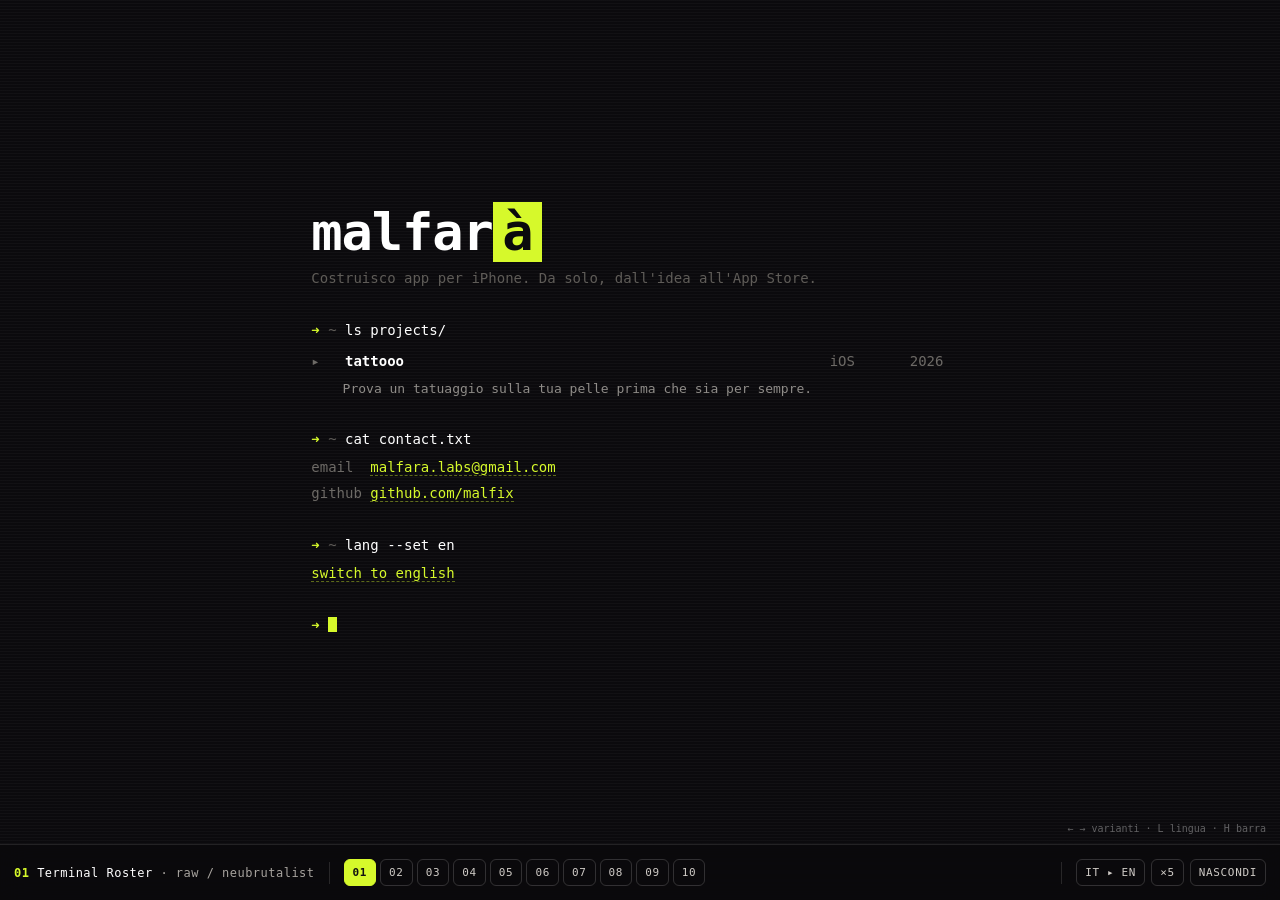
==== mockups.html @ b261c51e "feat: ten homepage design directions in a single switchable mockup page The root page is currently 2" ====
<!doctype html>
<html lang="it">
<head>
<meta charset="utf-8">
<meta name="viewport" content="width=device-width,initial-scale=1">
<meta name="robots" content="noindex">
<title>malfix.github.io — 10 direzioni per la homepage</title>
<style>
  /* ---------- tokens: lifted from the Tattooo app icon + App Store screenshots ---------- */
  :root {
    --ink:#0e0d10;
    --ink-2:#17151b;
    --lime:#d6f92b;
    --lime-2:#d3ee51;
    --magenta:#ff2e77;
    --magenta-2:#bf3170;
    --paper:#f4f1ea;
    --smoke:#a8a49f;
    --f-display:-apple-system,BlinkMacSystemFont,"Segoe UI","Helvetica Neue",Arial,sans-serif;
    --f-mono:ui-monospace,SFMono-Regular,"SF Mono",Menlo,Consolas,monospace;
    --f-serif:"Iowan Old Style","Palatino Linotype",Palatino,Georgia,serif;
    --chrome-h:56px;
    color-scheme:dark;
  }
  * { box-sizing:border-box; }
  html,body { height:100%; }
  body { margin:0; background:var(--ink); color:#fff; font-family:var(--f-display);
         -webkit-font-smoothing:antialiased; overflow:hidden; }

  /* ---------- stage ---------- */
  #stage { position:fixed; inset:0 0 var(--chrome-h) 0; overflow:auto; }
  body.no-chrome #stage { inset:0; }

  /* ---------- chrome ---------- */
  #chrome { position:fixed; left:0; right:0; bottom:0; height:var(--chrome-h); z-index:9999;
            display:flex; align-items:center; gap:14px; padding:0 14px;
            background:rgba(10,9,12,.82); backdrop-filter:blur(14px) saturate(1.4);
            border-top:1px solid rgba(255,255,255,.10); font-family:var(--f-mono); font-size:11px; }
  body.no-chrome #chrome { transform:translateY(100%); }
  #chrome .grp { display:flex; align-items:center; gap:6px; }
  #chrome .sep { width:1px; height:22px; background:rgba(255,255,255,.12); }
  #chrome button { font:inherit; color:#cfcbc6; background:transparent; cursor:pointer;
                   border:1px solid rgba(255,255,255,.16); border-radius:6px; padding:6px 8px;
                   letter-spacing:.06em; text-transform:uppercase; white-space:nowrap; }
  #chrome button:hover { color:#fff; border-color:rgba(255,255,255,.38); }
  #chrome button[aria-pressed="true"], #chrome .chip.on { background:var(--lime); color:#111;
                   border-color:var(--lime); font-weight:700; }
  #chips { display:flex; gap:4px; overflow-x:auto; flex:1; scrollbar-width:none; }
  #chips::-webkit-scrollbar { display:none; }
  .chip { min-width:26px; }
  #vname { color:#fff; font-size:12px; letter-spacing:.04em; white-space:nowrap; }
  #vname b { color:var(--lime); }
  #vfam { color:var(--smoke); }
  @media (max-width:900px){ #vname .fam { display:none; } }

  /* keyboard hint */
  #hint { position:fixed; right:14px; bottom:calc(var(--chrome-h) + 10px); z-index:9998;
          font-family:var(--f-mono); font-size:10px; color:rgba(255,255,255,.35);
          pointer-events:none; transition:opacity .4s; }
  body.no-chrome #hint { opacity:0; }
</style>
<style id="vcss"></style>
</head>
<body>

<div id="stage" aria-live="polite"></div>

<div id="chrome">
  <span id="vname"></span>
  <div class="sep"></div>
  <div id="chips"></div>
  <div class="sep"></div>
  <div class="grp">
    <button id="btn-lang" title="Lingua del sito">IT / EN</button>
    <button id="btn-many" aria-pressed="false" title="Simula 5 progetti per verificare che il layout scali">×5</button>
    <button id="btn-hide" title="Nascondi questa barra (H)">Nascondi</button>
  </div>
</div>

<div id="hint">← → varianti · L lingua · H barra</div>

<script>
/* =====================================================================
   CONTENT — every variant reads from here, so choosing one costs nothing.
   ===================================================================== */

const COPY = {
  name: "Emanuele Malfarà",
  handle: "malfix",
  role: {
    it: "Costruisco app per iPhone. Da solo, dall'idea all'App Store.",
    en: "I build iPhone apps. Solo, from idea to the App Store."
  },
  roleShort: { it: "Sviluppatore iOS indipendente", en: "Independent iOS developer" },
  projects: { it: "Progetti", en: "Projects" },
  project:  { it: "Progetto",  en: "Project" },
  contact:  { it: "Contatti",  en: "Contact" },
  open:     { it: "Apri",      en: "Open" },
  store:    { it: "App Store", en: "App Store" },
  privacy:  { it: "Privacy",   en: "Privacy" },
  support:  { it: "Supporto",  en: "Support" },
  year:     { it: "Anno",      en: "Year" },
  status:   { it: "Stato",     en: "Status" },
  platform: { it: "Piattaforma", en: "Platform" },
  soon:     { it: "In lavorazione", en: "In progress" },
  live:     { it: "Disponibile", en: "Live" },
  drag:     { it: "Trascina", en: "Drag" },
  move:     { it: "Muovi il mouse", en: "Move your mouse" },
  scroll:   { it: "Scorri", en: "Scroll" }
};

const LINKS = {
  email:  "mailto:malfara.labs@gmail.com",
  emailL: "malfara.labs@gmail.com",
  github: "https://github.com/malfix",
  githubL:"github.com/malfix"
};

const TATTOOO = {
  id: "tattooo",
  name: "Tattooo",
  year: "2026",
  platform: "iOS",
  live: true,
  kind: { it: "Foto e video", en: "Photo & Video" },
  tagline: {
    it: "Prova un tatuaggio sulla tua pelle prima che sia per sempre.",
    en: "Try a tattoo on your skin before it is permanent."
  },
  blurb: {
    it: "Il disegno segue la forma del corpo, non ci viene incollato sopra. Tutto resta sul telefono: niente account, niente cloud, niente tracciamento.",
    en: "The design follows the shape of your body instead of being pasted on top. Everything stays on the phone: no account, no cloud, no tracking."
  },
  shots: ["assets/tattooo/shot-1.jpg","assets/tattooo/shot-2.jpg","assets/tattooo/shot-3.jpg"],
  icon: "assets/tattooo/icon.svg",
  accent: "#d6f92b",
  href: "https://apps.apple.com/us/app/tattooo/id6795151590",
  links: [
    { label:{it:"App Store",en:"App Store"}, href:"https://apps.apple.com/us/app/tattooo/id6795151590" },
    { label:{it:"Privacy",en:"Privacy"},     href:"https://malfix.github.io/tattooo-legal/privacy.html" },
    { label:{it:"Supporto",en:"Support"},    href:"https://malfix.github.io/tattooo-legal/support.html" }
  ]
};

/* Placeholder projects, only shown with the ×5 toggle, to prove each layout
   scales from one project to many without being redesigned. They deliberately
   have no screenshots so the layouts have to cope with missing art. */
const FILLER = [
  { id:"p2", name:"Senza nome", year:"2026", platform:"iOS",   live:false, accent:"#ff2e77" },
  { id:"p3", name:"Bozza",      year:"2026", platform:"Web",   live:false, accent:"#59c2ff" },
  { id:"p4", name:"Esperimento",year:"2025", platform:"macOS", live:false, accent:"#ffb03a" },
  { id:"p5", name:"Archivio",   year:"2025", platform:"iOS",   live:false, accent:"#8c8c8c" }
].map(p => Object.assign(p, {
  kind:{it:"—",en:"—"},
  tagline:{it:"Slot di esempio: qui finirà il prossimo progetto.",
           en:"Example slot: the next project lands here."},
  blurb:{it:"Serve solo a mostrare come il layout regge quando i progetti diventano tanti.",
         en:"Only here to show how the layout holds up once there are many projects."},
  shots:[], icon:null, href:"#", links:[]
}));

/* =====================================================================
   FRAMEWORK
   ===================================================================== */

const state = { v:0, lang:"it", many:false, chrome:true };
const stage = document.getElementById("stage");
const vcss  = document.getElementById("vcss");
let teardown = null;

const t  = (x) => (x && typeof x === "object" && !Array.isArray(x)) ? (x[state.lang] ?? x.it) : x;
const projects = () => state.many ? [TATTOOO, ...FILLER] : [TATTOOO];
const statusOf = (p) => p.live ? t(COPY.live) : t(COPY.soon);

function el(tag, props, kids) {
  const n = document.createElement(tag);
  for (const k in (props||{})) {
    if (k === "class") n.className = props[k];
    else if (k === "html") n.innerHTML = props[k];
    else if (k === "text") n.textContent = props[k];
    else if (k === "style") n.setAttribute("style", props[k]);
    else if (k.startsWith("on")) n.addEventListener(k.slice(2), props[k]);
    else if (props[k] != null && props[k] !== false) n.setAttribute(k, props[k]);
  }
  for (const c of [].concat(kids||[])) if (c != null) n.append(c.nodeType ? c : String(c));
  return n;
}

/* A small on/off collection so every mount can clean up after itself. */
function bag() {
  const offs = [];
  return {
    on(target, ev, fn, opt) { target.addEventListener(ev, fn, opt); offs.push(() => target.removeEventListener(ev, fn, opt)); },
    raf(loop) { let id, alive = true;
      const step = (ts) => { if (!alive) return; loop(ts); id = requestAnimationFrame(step); };
      id = requestAnimationFrame(step);
      offs.push(() => { alive = false; cancelAnimationFrame(id); }); },
    timer(fn, ms) { const id = setInterval(fn, ms); offs.push(() => clearInterval(id)); return id; },
    add(fn) { offs.push(fn); },
    run() { offs.forEach(f => { try { f(); } catch (e) {} }); }
  };
}

/* =====================================================================
   VARIANT 01 — TERMINAL ROSTER      family: raw / neubrutalist
   The page is a prompt. Projects are the output of a command. Adding a
   project is adding a line: the layout cannot break as the list grows.
   ===================================================================== */
const V_TERMINAL = {
  id:"terminal", label:{it:"Terminal Roster",en:"Terminal Roster"}, fam:"raw",
  css:`
  .tm{min-height:100%;background:#0b0a0d;color:#d8d5d0;font-family:var(--f-mono);
      font-size:14px;line-height:1.85;padding:clamp(20px,5vw,64px);position:relative;overflow:hidden;
      display:flex;align-items:center}
  .tm::after{content:"";position:absolute;inset:0;pointer-events:none;
      background:repeating-linear-gradient(0deg,rgba(255,255,255,.028) 0 1px,transparent 1px 3px)}
  .tm-w{width:100%;max-width:78ch;margin:0 auto;position:relative;z-index:1}
  .tm-h{color:#5f5c58}
  .tm-p{color:var(--lime)}
  .tm-c{color:#fff}
  .tm-out{margin:2px 0 26px;white-space:pre-wrap}
  .tm-row{display:grid;grid-template-columns:2.5ch 1fr 8ch 7ch;gap:0 1.5ch;padding:3px 8px;
      margin:0 -8px;border-radius:3px;cursor:pointer;text-decoration:none;color:inherit;align-items:baseline}
  .tm-row:hover{background:var(--lime);color:#0b0a0d}
  .tm-row:hover .tm-dim{color:#0b0a0d}
  .tm-nm{color:#fff;font-weight:700}
  .tm-row:hover .tm-nm{color:#0b0a0d}
  .tm-dim{color:#6d6a66}
  .tm-tag{font-size:13px;color:#8f8c88;padding-left:4ch}
  .tm-row:hover + .tm-tag{color:var(--lime)}
  .tm-cur{display:inline-block;width:9px;height:1.05em;background:var(--lime);
      vertical-align:-2px;animation:tmblink 1.05s steps(1) infinite}
  @keyframes tmblink{50%{opacity:0}}
  .tm-a{color:var(--lime);text-decoration:none;border-bottom:1px dashed rgba(214,249,43,.4)}
  .tm-a:hover{background:var(--lime);color:#0b0a0d;border-color:transparent}
  .tm-hero{font-size:clamp(28px,6vw,52px);line-height:1.05;font-weight:700;color:#fff;
      letter-spacing:-.02em;margin:0 0 6px;font-family:var(--f-mono)}
  .tm-hero em{font-style:normal;background:var(--lime);color:#0b0a0d;padding:0 .18em}
  `,
  mount(root, b) {
    const w = el("div", { class:"tm-w" });
    root.append(el("div", { class:"tm" }, w));

    const line = (h, c) => el("div", null, [ el("span",{class:"tm-p",text:"➜ "}), el("span",{class:"tm-h",text:h}), el("span",{class:"tm-c",text:c}) ]);

    w.append(el("h1", { class:"tm-hero", html:`malfar<em>à</em>` }));
    w.append(el("div", { class:"tm-out tm-h", text:t(COPY.role) }));

    w.append(line("~ ", "ls projects/"));
    const out = el("div", { class:"tm-out" });
    w.append(out);
    for (const p of projects()) {
      out.append(el("a", { class:"tm-row", href:p.href, target:"_blank", rel:"noopener" }, [
        el("span",{class:"tm-dim",text:p.live ? "▸" : "·"}),
        el("span",{class:"tm-nm",text:p.name.toLowerCase()}),
        el("span",{class:"tm-dim",text:p.platform}),
        el("span",{class:"tm-dim",text:p.year})
      ]));
      out.append(el("div", { class:"tm-tag", text:t(p.tagline) }));
    }

    w.append(line("~ ", "cat contact.txt"));
    const c = el("div", { class:"tm-out" });
    c.append(el("div", null, [ el("span",{class:"tm-dim",text:"email  "}), el("a",{class:"tm-a",href:LINKS.email,text:LINKS.emailL}) ]));
    c.append(el("div", null, [ el("span",{class:"tm-dim",text:"github "}), el("a",{class:"tm-a",href:LINKS.github,target:"_blank",rel:"noopener",text:LINKS.githubL}) ]));
    w.append(c);

    w.append(line("~ ", `lang --set ${state.lang === "it" ? "en" : "it"}`));
    const sw = el("div", { class:"tm-out" }, [
      el("a", { class:"tm-a", href:"#", onclick:(e)=>{ e.preventDefault(); toggleLang(); },
                text: state.lang === "it" ? "switch to english" : "passa all'italiano" })
    ]);
    w.append(sw);

    w.append(el("div", null, [ el("span",{class:"tm-p",text:"➜ "}), el("span",{class:"tm-cur"}) ]));

    w.style.opacity = "0";
    requestAnimationFrame(() => { w.style.transition = "opacity .5s"; w.style.opacity = "1"; });
  }
};

/* =====================================================================
   VARIANT 02 — FLASH SHEET          family: raw / neubrutalist
   The page is a tattoo flash sheet, exactly like the app icon: crooked
   cards, thick black outline, lime fill, magenta offset. One flash per
   project — the sheet just gets fuller.
   ===================================================================== */
const V_FLASH = {
  id:"flash", label:{it:"Flash Sheet",en:"Flash Sheet"}, fam:"raw",
  css:`
  .fs{min-height:100%;background:#111014;overflow-x:clip;
      padding:clamp(20px,4vw,56px) clamp(16px,4vw,56px) 70px;
      background-image:radial-gradient(circle at 1px 1px,rgba(255,255,255,.05) 1px,transparent 0);
      background-size:22px 22px}
  .fs-w{max-width:1180px;margin:0 auto}
  .fs-top{display:flex;flex-wrap:wrap;align-items:flex-end;justify-content:space-between;gap:20px;margin-bottom:44px}
  .fs-name{font-size:clamp(38px,9vw,88px);font-weight:800;font-style:italic;letter-spacing:-.035em;
      line-height:.92;margin:0;color:#fff}
  .fs-name em{font-style:italic;background:var(--lime);color:#111014;padding:0 .1em;
      box-shadow:7px 7px 0 var(--magenta)}
  .fs-role{margin:24px 0 0;max-width:40ch;color:#b9b5b0;line-height:1.6;
      text-transform:uppercase;letter-spacing:.09em;font-weight:700;font-size:12px}
  .fs-lang{display:flex;gap:0}
  .fs-lang button{font-family:var(--f-mono);font-size:12px;font-weight:700;letter-spacing:.1em;
      padding:9px 14px;border:3px solid #000;background:#fff;color:#111;cursor:pointer;
      box-shadow:4px 4px 0 #000}
  .fs-lang button.on{background:var(--lime)}
  .fs-grid{display:grid;grid-template-columns:repeat(auto-fill,minmax(268px,1fr));gap:34px 30px}
  /* one project alone becomes a wide hero card instead of a lonely tile */
  .fs-grid[data-n="1"]{grid-template-columns:minmax(0,860px)}
  .fs-grid[data-n="1"] .fs-card{display:grid;grid-template-columns:minmax(0,300px) 1fr}
  .fs-grid[data-n="1"] .fs-art{aspect-ratio:auto;border-bottom:0;border-right:4px solid #000;
      height:100%;max-height:430px}
  .fs-grid[data-n="1"] .fs-art img{object-position:top center}
  .fs-grid[data-n="1"] .fs-meta{align-self:center;padding:clamp(18px,3vw,34px)}
  .fs-grid[data-n="1"] .fs-t{font-size:clamp(30px,5vw,46px)}
  .fs-grid[data-n="1"] .fs-d{font-size:16px;max-width:36ch;margin-top:10px}
  .fs-links{display:flex;flex-wrap:wrap;gap:10px;margin-top:20px}
  .fs-links a{font-family:var(--f-mono);font-size:12px;font-weight:700;letter-spacing:.08em;
      text-transform:uppercase;text-decoration:none;color:#111;border:3px solid #000;padding:9px 14px;
      background:#fff;box-shadow:4px 4px 0 #000;transition:.14s}
  .fs-links a:hover{background:#111;color:var(--lime);box-shadow:4px 4px 0 var(--magenta)}
  .fs-links a.pri{background:#111;color:var(--lime)}
  .fs-links a.pri:hover{background:#fff;color:#111}
  @media (max-width:640px){
    .fs-grid[data-n="1"] .fs-card{grid-template-columns:1fr}
    .fs-grid[data-n="1"] .fs-art{border-right:0;border-bottom:4px solid #000;aspect-ratio:1/1;min-height:0}
  }
  .fs-card{position:relative;display:block;text-decoration:none;color:#111;background:var(--lime);
      border:4px solid #000;box-shadow:12px 12px 0 var(--magenta);padding:0;
      transition:transform .22s cubic-bezier(.2,.9,.3,1.4),box-shadow .22s}
  .fs-card:nth-child(3n+1){transform:rotate(-2.1deg)}
  .fs-card:nth-child(3n+2){transform:rotate(1.4deg)}
  .fs-card:nth-child(3n+3){transform:rotate(-.8deg)}
  .fs-card:hover{transform:rotate(0) translate(-4px,-6px);box-shadow:18px 20px 0 var(--magenta);z-index:2}
  .fs-art{aspect-ratio:1/1;border-bottom:4px solid #000;overflow:hidden;position:relative;
      display:grid;place-items:center;background:#111014}
  .fs-art img{width:100%;height:100%;object-fit:cover;object-position:top center;display:block}
  .fs-art .ico{width:62%;height:62%}
  .fs-blank{width:100%;height:100%;display:grid;place-items:center;
      background:repeating-linear-gradient(45deg,#1a1820 0 12px,#131118 12px 24px)}
  .fs-blank span{font-family:var(--f-mono);font-size:11px;letter-spacing:.2em;color:#5d5a63}
  .fs-meta{padding:14px 16px 16px}
  .fs-t{font-size:23px;font-weight:800;font-style:italic;letter-spacing:-.02em;margin:0;text-transform:lowercase}
  .fs-d{margin:6px 0 0;font-size:13px;line-height:1.4;color:#1d2404;font-weight:600}
  .fs-badge{position:absolute;top:-14px;right:-10px;background:#000;color:var(--lime);
      font-family:var(--f-mono);font-size:10px;font-weight:700;letter-spacing:.14em;padding:5px 9px;
      border:3px solid var(--lime);transform:rotate(6deg)}
  .fs-foot{margin-top:56px;display:flex;flex-wrap:wrap;gap:12px}
  .fs-chip{font-family:var(--f-mono);font-size:12px;font-weight:700;letter-spacing:.08em;
      text-transform:uppercase;text-decoration:none;color:#fff;border:3px solid #fff;padding:9px 15px;
      transition:.15s}
  .fs-chip:hover{background:var(--lime);border-color:var(--lime);color:#111}
  `,
  mount(root, b) {
    const w = el("div", { class:"fs-w" });
    root.append(el("div", { class:"fs" }, w));

    const langBtn = (code) => el("button", { class: state.lang===code?"on":"", text:code.toUpperCase(),
      onclick:()=>{ if (state.lang!==code) toggleLang(); } });

    w.append(el("div", { class:"fs-top" }, [
      el("div", null, [
        el("h1", { class:"fs-name", html:`Emanuele<br>Malf<em>arà</em>` }),
        el("p",  { class:"fs-role", text:t(COPY.role) })
      ]),
      el("div", { class:"fs-lang" }, [ langBtn("it"), langBtn("en") ])
    ]));

    const list = projects();
    const single = list.length === 1;
    const grid = el("div", { class:"fs-grid", "data-n":list.length });
    for (const p of list) {
      const art = el("div", { class:"fs-art" });
      if (p.shots.length) art.append(el("img", { src:p.shots[0], alt:p.name, loading:"lazy" }));
      else if (p.icon)    art.append(el("img", { class:"ico", src:p.icon, alt:p.name }));
      else                art.append(el("div", { class:"fs-blank" }, el("span", { text:"WIP" })));

      const meta = el("div", { class:"fs-meta" }, [
        el("h2", { class:"fs-t", text:p.name.toLowerCase() }),
        el("p",  { class:"fs-d", text:t(single ? p.blurb || p.tagline : p.tagline) })
      ]);
      /* alone on the sheet, the card gets room for the real links */
      if (single && p.links.length) {
        meta.append(el("div", { class:"fs-links" },
          p.links.map((l, i) => el("a", { class:i === 0 ? "pri" : "", href:l.href,
                                          target:"_blank", rel:"noopener", text:t(l.label) + " ↗" }))));
      }

      const inner = [ art, meta, el("span", { class:"fs-badge", text:statusOf(p).toUpperCase() }) ];
      grid.append(single
        ? el("div", { class:"fs-card" }, inner)
        : el("a", { class:"fs-card", href:p.href, target:p.href==="#"?null:"_blank", rel:"noopener" }, inner));
    }
    w.append(grid);

    w.append(el("div", { class:"fs-foot" }, [
      el("a", { class:"fs-chip", href:LINKS.email, text:LINKS.emailL }),
      el("a", { class:"fs-chip", href:LINKS.github, target:"_blank", rel:"noopener", text:LINKS.githubL })
    ]));
  }
};

/* =====================================================================
   VARIANT 03 — WINDOWED CONSOLE     family: raw / playful
   A tiny desktop. Every project is a draggable window; a new project is
   a new window. Visitors play instead of scrolling.
   ===================================================================== */
const V_WINDOWS = {
  id:"windows", label:{it:"Console finestrata",en:"Windowed console"}, fam:"raw",
  css:`
  .wd{position:relative;min-height:100%;background:#191722;overflow:hidden;
      background-image:linear-gradient(rgba(255,255,255,.035) 1px,transparent 1px),
                       linear-gradient(90deg,rgba(255,255,255,.035) 1px,transparent 1px);
      background-size:32px 32px}
  .wd-bar{position:sticky;top:0;z-index:50;display:flex;align-items:center;gap:18px;
      height:34px;padding:0 14px;background:#0f0e14;border-bottom:2px solid #000;
      font-family:var(--f-mono);font-size:12px;color:#cbc7d2}
  .wd-bar b{color:var(--lime)}
  .wd-bar .sp{flex:1}
  .wd-bar button{font:inherit;background:none;border:0;color:#cbc7d2;cursor:pointer;padding:4px 6px}
  .wd-bar button:hover{background:var(--lime);color:#0f0e14}
  .win{position:absolute;background:#221f2c;border:3px solid #000;
       box-shadow:9px 9px 0 rgba(0,0,0,.55);min-width:250px;display:flex;flex-direction:column}
  .win-t{display:flex;align-items:center;gap:8px;height:30px;padding:0 6px 0 10px;
       background:var(--lime);color:#0f0e14;cursor:grab;user-select:none;
       font-family:var(--f-mono);font-size:12px;font-weight:700;letter-spacing:.06em;border-bottom:3px solid #000}
  .win.alt .win-t{background:var(--magenta);color:#fff}
  .win-t .sp{flex:1}
  .win-x{width:17px;height:17px;display:grid;place-items:center;background:#0f0e14;color:var(--lime);
       border:2px solid #0f0e14;font-size:11px;line-height:1;cursor:pointer}
  .win-x:hover{background:#fff;color:#000}
  .win-b{padding:14px;color:#ddd9e6;font-size:14px;line-height:1.55;overflow:auto}
  .win-b img{display:block;width:100%;max-height:290px;object-fit:cover;object-position:top center;
       border:2px solid #000;margin-bottom:10px}
  .win-b h3{margin:0 0 4px;font-size:20px;font-weight:800;font-style:italic;color:#fff}
  .win-b .k{font-family:var(--f-mono);font-size:11px;letter-spacing:.12em;color:#8c86a0;text-transform:uppercase}
  .win-b a{color:var(--lime)}
  .win-cta{display:inline-block;margin-top:10px;background:var(--lime);color:#0f0e14;text-decoration:none;
       font-family:var(--f-mono);font-size:12px;font-weight:700;letter-spacing:.08em;padding:8px 12px;
       border:2px solid #000;box-shadow:4px 4px 0 #000}
  .win-cta:hover{background:#fff}
  .wd-dock{position:absolute;left:14px;bottom:14px;display:flex;gap:8px;z-index:40;flex-wrap:wrap}
  .wd-dock button{font-family:var(--f-mono);font-size:11px;letter-spacing:.08em;text-transform:uppercase;
       background:#0f0e14;color:#9d98ad;border:2px solid #000;padding:7px 10px;cursor:pointer}
  .wd-dock button:hover{color:var(--lime)}
  `,
  mount(root, b) {
    const desk = el("div", { class:"wd" });
    root.append(desk);

    desk.append(el("div", { class:"wd-bar" }, [
      el("b", { text:"malfarà.os" }),
      el("span", { text:t(COPY.projects).toLowerCase() + " (" + projects().length + ")" }),
      el("span", { class:"sp" }),
      el("button", { text:state.lang.toUpperCase(), onclick:toggleLang })
    ]));

    const dock = el("div", { class:"wd-dock" });
    desk.append(dock);
    let z = 10;

    function win(opts) {
      const node = el("div", { class:"win" + (opts.alt ? " alt" : ""),
        style:`left:${opts.x}px;top:${opts.y}px;width:${opts.w}px;max-height:70vh` });
      const title = el("div", { class:"win-t" }, [
        el("span", { text:opts.title }), el("span", { class:"sp" }),
        el("span", { class:"win-x", text:"×", onclick:(e)=>{ e.stopPropagation(); node.style.display="none"; } })
      ]);
      node.append(title, el("div", { class:"win-b" }, opts.body));
      node.style.zIndex = ++z;
      desk.append(node);

      let dx=0, dy=0, dragging=false;
      const down = (e) => { dragging = true; node.style.zIndex = ++z; title.style.cursor="grabbing";
        const r = node.getBoundingClientRect(), dr = desk.getBoundingClientRect();
        dx = e.clientX - (r.left - dr.left); dy = e.clientY - (r.top - dr.top);
        e.preventDefault(); };
      const move = (e) => { if (!dragging) return;
        node.style.left = Math.max(0, e.clientX - dx) + "px";
        node.style.top  = Math.max(0, e.clientY - dy) + "px"; };
      const up = () => { dragging = false; title.style.cursor="grab"; };
      b.on(title, "pointerdown", down); b.on(window, "pointermove", move); b.on(window, "pointerup", up);
      b.on(node, "pointerdown", () => { node.style.zIndex = ++z; });

      dock.append(el("button", { text:opts.title, onclick:()=>{ node.style.display=""; node.style.zIndex=++z; } }));
      return node;
    }

    const W = desk.clientWidth || window.innerWidth;
    win({ title:"about.txt", x:Math.min(40, W*.04), y:70, w:340, alt:true, body:[
      el("h3", { text:COPY.name }),
      el("p", { style:"margin:6px 0 0", text:t(COPY.role) }),
      el("p", { class:"k", style:"margin-top:12px", text:t(COPY.contact) }),
      el("p", { style:"margin:2px 0 0" }, [ el("a", { href:LINKS.email, text:LINKS.emailL }) ]),
      el("p", { style:"margin:2px 0 0" }, [ el("a", { href:LINKS.github, target:"_blank", rel:"noopener", text:LINKS.githubL }) ])
    ]});

    projects().forEach((p, i) => {
      const body = [];
      if (p.shots.length) body.push(el("img", { src:p.shots[0], alt:p.name, loading:"lazy" }));
      body.push(el("h3", { text:p.name }));
      body.push(el("p", { class:"k", text:`${p.platform} · ${p.year} · ${statusOf(p)}` }));
      body.push(el("p", { style:"margin:8px 0 0", text:t(p.tagline) }));
      if (p.href !== "#") body.push(el("a", { class:"win-cta", href:p.href, target:"_blank", rel:"noopener", text:"App Store ↗" }));
      win({ title:p.name.toLowerCase()+".app", w:320,
            x:Math.min(W - 340, 420 + i*46), y:120 + i*38, body });
    });
  }
};

/* =====================================================================
   VARIANT 04 — EDITORIAL INDEX      family: typographic
   A magazine contents page. Oversized numerals, the project name as the
   image, and the screenshot chasing the cursor on hover.
   ===================================================================== */
const V_INDEX = {
  id:"index", label:{it:"Index di rivista",en:"Editorial index"}, fam:"typographic",
  css:`
  .ed{min-height:100%;background:var(--paper);color:#12100e;padding:clamp(24px,5vw,72px) clamp(20px,5vw,72px) 120px;
      position:relative;overflow:hidden}
  .ed-w{max-width:1240px;margin:0 auto;position:relative;z-index:2}
  .ed-top{display:flex;justify-content:space-between;align-items:baseline;gap:20px;
      border-bottom:1.5px solid #12100e;padding-bottom:12px;
      font-family:var(--f-mono);font-size:11px;letter-spacing:.16em;text-transform:uppercase}
  .ed-top button{font:inherit;letter-spacing:.16em;background:none;border:0;cursor:pointer;
      color:#12100e;text-decoration:underline;text-underline-offset:3px;padding:0}
  .ed-hero{font-family:var(--f-serif);font-size:clamp(40px,8vw,104px);line-height:.94;
      letter-spacing:-.035em;margin:clamp(24px,4.5vw,52px) 0 0;font-weight:400;max-width:12ch}
  .ed-hero i{font-style:italic}
  .ed-sub{max-width:46ch;margin:22px 0 clamp(30px,5vw,58px);font-size:clamp(15px,1.5vw,19px);
      line-height:1.5;color:#4a453e}
  .ed-lab{font-family:var(--f-mono);font-size:11px;letter-spacing:.18em;text-transform:uppercase;
      color:#7c756b;border-bottom:1.5px solid #12100e;padding-bottom:8px;margin-bottom:4px}
  .ed-row{display:grid;grid-template-columns:auto 1fr auto;gap:0 clamp(14px,3vw,40px);align-items:baseline;
      padding:clamp(14px,2.4vw,26px) 0;border-bottom:1px solid rgba(18,16,14,.22);
      text-decoration:none;color:inherit;position:relative}
  .ed-num{font-family:var(--f-mono);font-size:12px;color:#7c756b;letter-spacing:.1em}
  .ed-nm{font-family:var(--f-serif);font-size:clamp(30px,6.6vw,78px);line-height:.95;letter-spacing:-.03em;
      transition:transform .35s cubic-bezier(.2,.8,.2,1),color .3s;display:inline-block}
  .ed-mt{font-family:var(--f-mono);font-size:11px;letter-spacing:.12em;text-transform:uppercase;color:#7c756b;
      white-space:nowrap}
  .ed-row:hover .ed-nm{transform:translateX(clamp(8px,1.6vw,26px));font-style:italic}
  .ed-row:hover{background:#12100e;color:var(--paper)}
  .ed-row:hover .ed-num,.ed-row:hover .ed-mt{color:var(--lime)}
  .ed-row:hover .ed-nm{color:var(--paper)}
  .ed-row .ed-pad{padding-left:clamp(8px,1.6vw,18px)}
  .ed-foot{margin-top:clamp(40px,7vw,84px);display:flex;flex-wrap:wrap;gap:8px 28px;
      font-family:var(--f-mono);font-size:12px;letter-spacing:.06em}
  .ed-foot a{color:#12100e}
  .ed-peek{position:fixed;pointer-events:none;width:min(24vw,230px);aspect-ratio:9/19.5;z-index:5;
      opacity:0;transform:translate(-50%,-50%) scale(.9) rotate(-5deg);transition:opacity .28s,transform .28s;
      border:1px solid rgba(0,0,0,.25);box-shadow:0 30px 60px rgba(0,0,0,.35);background:#111}
  .ed-peek.on{opacity:1;transform:translate(-50%,-50%) scale(1) rotate(-3deg)}
  .ed-peek img{width:100%;height:100%;object-fit:cover;object-position:top center;display:block}
  @media (hover:none){.ed-peek{display:none}}
  `,
  mount(root, b) {
    const wrap = el("div", { class:"ed" });
    const w = el("div", { class:"ed-w" });
    wrap.append(w);
    root.append(wrap);

    const peek = el("div", { class:"ed-peek" });
    const peekImg = el("img", { alt:"" });
    peek.append(peekImg);
    wrap.append(peek);

    w.append(el("div", { class:"ed-top" }, [
      el("span", { text:COPY.name }),
      el("span", { text:"2026 — " + t(COPY.roleShort) }),
      el("button", { text:state.lang === "it" ? "English" : "Italiano", onclick:toggleLang })
    ]));

    w.append(el("h1", { class:"ed-hero",
      html: state.lang === "en" ? `I make apps <i>that don't watch you</i>`
                                : `Faccio app <i>che non ti spiano</i>` }));
    w.append(el("p", { class:"ed-sub", text:t(COPY.role) }));

    w.append(el("div", { class:"ed-lab", text:`${t(COPY.projects)} — ${String(projects().length).padStart(2,"0")}` }));

    projects().forEach((p, i) => {
      const row = el("a", { class:"ed-row", href:p.href, target:p.href==="#"?null:"_blank", rel:"noopener" }, [
        el("span", { class:"ed-num ed-pad", text:String(i+1).padStart(2,"0") }),
        el("span", { class:"ed-nm", text:p.name }),
        el("span", { class:"ed-mt ed-pad", text:`${p.platform} · ${p.year} · ${statusOf(p)}` })
      ]);
      if (p.shots.length) {
        b.on(row, "pointerenter", () => { peekImg.src = p.shots[0]; peek.classList.add("on"); });
        b.on(row, "pointerleave", () => peek.classList.remove("on"));
      }
      w.append(row);
    });

    b.on(wrap, "pointermove", (e) => { peek.style.left = e.clientX + "px"; peek.style.top = e.clientY + "px"; });

    w.append(el("div", { class:"ed-foot" }, [
      el("a", { href:LINKS.email, text:LINKS.emailL }),
      el("a", { href:LINKS.github, target:"_blank", rel:"noopener", text:LINKS.githubL })
    ]));
  }
};

/* =====================================================================
   VARIANT 05 — DEPARTURE BOARD      family: typographic / kinetic
   Split-flap board. Rows flip on arrival and on every language change,
   so the IT/EN switch becomes the animation instead of a detail.
   ===================================================================== */
const V_BOARD = {
  id:"board", label:{it:"Departure Board",en:"Departure board"}, fam:"typographic",
  css:`
  .bd{min-height:100%;background:#0a0a0b;padding:clamp(20px,4vw,60px) clamp(14px,4vw,60px);
      font-family:var(--f-mono);display:flex;align-items:center}
  .bd-w{width:100%;max-width:1080px;margin:0 auto}
  .bd-top{display:flex;justify-content:space-between;align-items:flex-end;gap:16px;
      padding-bottom:18px;border-bottom:2px solid #26242c;margin-bottom:26px;flex-wrap:wrap}
  .bd-name{font-family:var(--f-display);font-size:clamp(26px,5vw,44px);font-weight:800;font-style:italic;
      letter-spacing:-.03em;color:#fff;margin:0}
  .bd-role{margin:6px 0 0;font-size:12px;letter-spacing:.14em;text-transform:uppercase;color:#6f6b78}
  .bd-clock{font-size:clamp(22px,4vw,38px);color:var(--lime);letter-spacing:.06em;font-variant-numeric:tabular-nums}
  .bd-hd,.bd-row{display:grid;gap:0 clamp(8px,1.6vw,20px);align-items:center;
      grid-template-columns:5.5ch minmax(0,1fr) 13ch 7ch 17ch;
      grid-template-areas:"n p pl y s"}
  .bd-hd{font-size:10px;letter-spacing:.2em;text-transform:uppercase;color:#5b5866;padding:0 10px 8px}
  .bd-row{background:#131218;border:1px solid #24222c;margin-bottom:6px;padding:12px 10px;
      text-decoration:none;color:#e6e3ec;transition:background .18s,border-color .18s}
  .bd-c1{grid-area:n} .bd-c2{grid-area:p} .bd-c3{grid-area:pl} .bd-c4{grid-area:y} .bd-c5{grid-area:s}
  @media (max-width:760px){
    .bd-hd{display:none}
    .bd-row{grid-template-columns:5ch minmax(0,1fr) auto;
            grid-template-areas:"n p p" ". pl y" ". s s";row-gap:5px;padding:12px}
    .bd-c1{align-self:start}
  }
  .bd-row:hover{background:#1b1924;border-color:var(--lime)}
  .flap{display:inline-flex}
  .flap span{display:inline-block;min-width:.62em;background:#000;border-radius:2px;
      padding:2px 1px;margin-right:1px;text-align:center;color:#fff;
      box-shadow:inset 0 -1px 0 rgba(255,255,255,.14)}
  .bd-nm .flap span{font-size:clamp(15px,2.4vw,22px);font-weight:700;color:#fff}
  .bd-sm .flap span{font-size:11px;color:#b6b2c2}
  .bd-st .flap span{font-size:11px;color:var(--lime);letter-spacing:.06em}
  .bd-row.off .bd-st .flap span{color:var(--magenta)}
  .bd-foot{margin-top:34px;display:flex;flex-wrap:wrap;gap:10px 26px;font-size:12px;letter-spacing:.06em}
  .bd-foot a{color:var(--lime);text-decoration:none;border-bottom:1px solid rgba(214,249,43,.35)}
  .bd-foot button{font:inherit;letter-spacing:.06em;background:none;border:0;color:#6f6b78;cursor:pointer;
      text-decoration:underline;text-underline-offset:3px;padding:0}
  `,
  mount(root, b) {
    const w = el("div", { class:"bd-w" });
    root.append(el("div", { class:"bd" }, w));

    const CHARS = "ABCDEFGHIJKLMNOPQRSTUVWXYZÀÈÉÌÒÙ0123456789 ·—.";
    function flap(text, delay) {
      const holder = el("span", { class:"flap" });
      [...text.toUpperCase()].forEach((ch, i) => {
        const s = el("span", { text:" " });
        holder.append(s);
        let n = 0;
        const steps = 6 + ((i * 3 + delay) % 9);
        const id = setInterval(() => {
          n++;
          if (n >= steps) { s.textContent = ch === " " ? " " : ch; clearInterval(id); }
          else s.textContent = CHARS[(Math.random() * CHARS.length) | 0];
        }, 34);
        b.add(() => clearInterval(id));
      });
      return holder;
    }

    const clock = el("div", { class:"bd-clock", text:"--:--:--" });
    const tick = () => { const d = new Date();
      clock.textContent = [d.getHours(), d.getMinutes(), d.getSeconds()].map(n => String(n).padStart(2,"0")).join(":"); };
    tick(); b.timer(tick, 1000);

    w.append(el("div", { class:"bd-top" }, [
      el("div", null, [
        el("h1", { class:"bd-name", text:COPY.name }),
        el("p",  { class:"bd-role", text:t(COPY.role) })
      ]),
      clock
    ]));

    w.append(el("div", { class:"bd-hd" }, [
      el("span", { class:"bd-c1", text:"№" }), el("span", { class:"bd-c2", text:t(COPY.project) }),
      el("span", { class:"bd-c3", text:t(COPY.platform) }), el("span", { class:"bd-c4", text:t(COPY.year) }),
      el("span", { class:"bd-c5", text:t(COPY.status) })
    ]));

    projects().forEach((p, i) => {
      w.append(el("a", { class:"bd-row" + (p.live ? "" : " off"), href:p.href,
                         target:p.href==="#"?null:"_blank", rel:"noopener" }, [
        el("span", { class:"bd-sm bd-c1" }, flap(String(i+1).padStart(2,"0"), i)),
        el("span", { class:"bd-nm bd-c2" }, flap(p.name, i*2)),
        el("span", { class:"bd-sm bd-c3" }, flap(p.platform, i*3)),
        el("span", { class:"bd-sm bd-c4" }, flap(p.year, i*4)),
        el("span", { class:"bd-st bd-c5" }, flap(statusOf(p), i*5))
      ]));
    });

    w.append(el("div", { class:"bd-foot" }, [
      el("a", { href:LINKS.email, text:LINKS.emailL }),
      el("a", { href:LINKS.github, target:"_blank", rel:"noopener", text:LINKS.githubL }),
      el("button", { text:state.lang === "it" ? "ENGLISH" : "ITALIANO", onclick:toggleLang })
    ]));
  }
};

/* =====================================================================
   VARIANT 06 — MARQUEE MANIFESTO    family: typographic / kinetic
   Bands of type sliding at different speeds. Project bands are links.
   Needs no imagery at all — the motion is the design.
   ===================================================================== */
const V_MARQUEE = {
  id:"marquee", label:{it:"Marquee Manifesto",en:"Marquee manifesto"}, fam:"typographic",
  css:`
  .mq{min-height:100%;background:#0c0b0f;display:flex;flex-direction:column;justify-content:center;
      gap:clamp(4px,.8vw,10px);padding:clamp(14px,3vw,34px) 0;overflow:hidden}
  .mq-band{position:relative;overflow:hidden;white-space:nowrap;display:block;text-decoration:none}
  .mq-track{display:inline-flex;will-change:transform;animation:mqs var(--d,26s) linear infinite}
  .mq-band.rev .mq-track{animation-direction:reverse}
  @keyframes mqs{from{transform:translate3d(0,0,0)}to{transform:translate3d(-50%,0,0)}}
  .mq-band:hover .mq-track{animation-play-state:paused}
  .mq-u{font-size:clamp(34px,8.4vw,110px);font-weight:800;font-style:italic;letter-spacing:-.035em;
      line-height:1;padding-right:.45em;display:inline-block}
  .mq-name .mq-u{color:#fff}
  .mq-role{border-block:1px solid #26242c}
  .mq-role .mq-u{font-size:clamp(12px,1.6vw,17px);font-weight:600;font-style:normal;
      letter-spacing:.22em;text-transform:uppercase;color:#8c8798;padding:9px .9em 9px 0}
  .mq-proj{border-block:2px solid transparent;transition:background .2s,border-color .2s}
  .mq-proj .mq-u{color:#3b3846;-webkit-text-stroke:1.5px #55515f;
      -webkit-text-fill-color:transparent;transition:color .2s}
  .mq-proj:hover{background:var(--lime)}
  .mq-proj:hover .mq-u{-webkit-text-stroke:0;-webkit-text-fill-color:#0c0b0f;color:#0c0b0f}
  .mq-proj .dot{font-size:.42em;vertical-align:.32em;padding:0 .35em;opacity:.55}
  .mq-lime .mq-u{-webkit-text-stroke:0;-webkit-text-fill-color:var(--lime)}
  .mq-mag{background:var(--magenta)}
  .mq-mag .mq-u{-webkit-text-stroke:0;-webkit-text-fill-color:#fff;
      font-size:clamp(11px,1.4vw,15px);font-style:normal;font-weight:700;letter-spacing:.2em;
      text-transform:uppercase;padding:8px .8em 8px 0}
  .mq-foot{display:flex;justify-content:center;gap:26px;margin-top:clamp(10px,2vw,22px);
      font-family:var(--f-mono);font-size:12px;letter-spacing:.08em}
  .mq-foot a,.mq-foot button{color:#8c8798;text-decoration:none;background:none;border:0;
      font:inherit;letter-spacing:.08em;cursor:pointer}
  .mq-foot a:hover,.mq-foot button:hover{color:var(--lime)}
  `,
  mount(root, b) {
    const wrap = el("div", { class:"mq" });
    root.append(wrap);

    /* duplicate the content once so the -50% translate loops seamlessly */
    function band(cls, dur, rev, chunks) {
      const track = el("div", { class:"mq-track" });
      for (let r = 0; r < 2; r++) for (const c of chunks) track.append(c.cloneNode(true));
      return el("div", { class:"mq-band " + cls + (rev ? " rev" : ""), style:`--d:${dur}s` }, track);
    }
    const u = (text, extra) => el("span", { class:"mq-u" + (extra ? " " + extra : ""), text });

    const nameChunks = [];
    for (let i = 0; i < 4; i++) nameChunks.push(u("Emanuele Malfarà"), u("·"));
    wrap.append(band("mq-name", 34, false, nameChunks));

    const roleChunks = [];
    for (let i = 0; i < 4; i++) roleChunks.push(u(t(COPY.role)), u("/"));
    wrap.append(band("mq-role", 40, true, roleChunks));

    projects().forEach((p, i) => {
      const chunks = [];
      for (let k = 0; k < 4; k++) {
        chunks.push(u(p.name));
        chunks.push(el("span", { class:"mq-u dot", text:"●" }));
        chunks.push(u(`${p.platform} ${p.year}`));
        chunks.push(el("span", { class:"mq-u dot", text:"●" }));
      }
      const bandEl = band("mq-proj" + (i === 0 ? " mq-lime" : ""), 22 + i * 6, i % 2 === 1, chunks);
      const a = el("a", { class:"mq-band mq-proj" + (i === 0 ? " mq-lime" : "") + (i % 2 ? " rev" : ""),
                          href:p.href, target:p.href==="#"?null:"_blank", rel:"noopener",
                          style:`--d:${22 + i * 6}s` }, bandEl.firstChild);
      wrap.append(a);
    });

    const magChunks = [];
    for (let i = 0; i < 6; i++) magChunks.push(u(t(COPY.contact) + " → " + LINKS.emailL), u("·"));
    wrap.append(band("mq-mag", 30, false, magChunks));

    wrap.append(el("div", { class:"mq-foot" }, [
      el("a", { href:LINKS.email, text:LINKS.emailL }),
      el("a", { href:LINKS.github, target:"_blank", rel:"noopener", text:LINKS.githubL }),
      el("button", { text:state.lang === "it" ? "EN" : "IT", onclick:toggleLang })
    ]));
  }
};

/* =====================================================================
   VARIANT 07 — SPOTLIGHT            family: dark cinematic
   Deep black, one moving light source, film grain, hairline rules.
   The most restrained of the ten.
   ===================================================================== */
const V_SPOTLIGHT = {
  id:"spotlight", label:{it:"Spotlight",en:"Spotlight"}, fam:"cinematic",
  css:`
  .sp{position:relative;min-height:100%;background:#050506;color:#efece8;overflow:hidden;
      padding:clamp(28px,7vw,96px) clamp(22px,6vw,96px);display:flex;align-items:center}
  .sp-veil{position:fixed;inset:0;pointer-events:none;z-index:3;
      background:radial-gradient(circle 26vmax at var(--mx,50%) var(--my,42%),
                 rgba(0,0,0,0) 0%,rgba(0,0,0,.55) 45%,rgba(0,0,0,.93) 78%)}
  .sp-glow{position:fixed;inset:0;pointer-events:none;z-index:2;mix-blend-mode:screen;
      background:radial-gradient(circle 18vmax at var(--mx,50%) var(--my,42%),
                 rgba(214,249,43,.10) 0%,rgba(255,46,119,.06) 40%,transparent 70%)}
  .sp-grain{position:fixed;inset:0;pointer-events:none;z-index:4;opacity:.30;
      background-image:url("data:image/svg+xml;utf8,<svg xmlns='http://www.w3.org/2000/svg' width='140' height='140'><filter id='n'><feTurbulence type='fractalNoise' baseFrequency='.85' numOctaves='3'/></filter><rect width='140' height='140' filter='url(%23n)' opacity='.42'/></svg>")}
  .sp-w{position:relative;z-index:5;width:100%;max-width:1080px;margin:0 auto}
  .sp-k{font-family:var(--f-mono);font-size:11px;letter-spacing:.28em;text-transform:uppercase;color:#6b6660}
  .sp-h{font-size:clamp(40px,8.4vw,104px);font-weight:200;letter-spacing:-.045em;line-height:1;
      margin:clamp(18px,3vw,34px) 0 0}
  .sp-h b{font-weight:600}
  .sp-sub{max-width:40ch;margin:24px 0 clamp(36px,6vw,72px);font-size:clamp(15px,1.6vw,19px);
      line-height:1.6;color:#9b958d;font-weight:300}
  .sp-row{display:flex;align-items:baseline;justify-content:space-between;gap:18px;flex-wrap:wrap;
      padding:clamp(18px,2.8vw,30px) 0;border-top:1px solid rgba(255,255,255,.11);
      text-decoration:none;color:inherit;transition:padding-left .4s cubic-bezier(.2,.8,.2,1)}
  .sp-row:last-of-type{border-bottom:1px solid rgba(255,255,255,.11)}
  .sp-row:hover{padding-left:clamp(10px,2vw,26px)}
  .sp-nm{font-size:clamp(24px,4.4vw,52px);font-weight:300;letter-spacing:-.03em;transition:color .3s}
  .sp-row:hover .sp-nm{color:var(--lime)}
  .sp-tl{flex:1 1 260px;min-width:200px;font-size:14px;color:#8b857d;font-weight:300;line-height:1.45}
  .sp-mt{font-family:var(--f-mono);font-size:11px;letter-spacing:.16em;text-transform:uppercase;color:#5f5a54;
      white-space:nowrap}
  .sp-foot{margin-top:clamp(44px,8vw,96px);display:flex;flex-wrap:wrap;gap:12px 30px;align-items:center;
      font-family:var(--f-mono);font-size:12px;letter-spacing:.1em}
  .sp-foot a{color:#9b958d;text-decoration:none}
  .sp-foot a:hover{color:var(--lime)}
  .sp-foot button{font:inherit;letter-spacing:.1em;background:none;border:1px solid rgba(255,255,255,.18);
      color:#9b958d;padding:6px 11px;border-radius:99px;cursor:pointer}
  .sp-foot button:hover{border-color:var(--lime);color:var(--lime)}
  `,
  mount(root, b) {
    const wrap = el("div", { class:"sp" });
    const w = el("div", { class:"sp-w" });
    wrap.append(el("div",{class:"sp-glow"}), el("div",{class:"sp-veil"}), el("div",{class:"sp-grain"}), w);
    root.append(wrap);

    w.append(el("div", { class:"sp-k", text:t(COPY.roleShort) }));
    w.append(el("h1",  { class:"sp-h", html:`Emanuele<br><b>Malfarà</b>` }));
    w.append(el("p",   { class:"sp-sub", text:t(COPY.role) }));

    for (const p of projects()) {
      w.append(el("a", { class:"sp-row", href:p.href, target:p.href==="#"?null:"_blank", rel:"noopener" }, [
        el("span", { class:"sp-nm", text:p.name }),
        el("span", { class:"sp-tl", text:t(p.tagline) }),
        el("span", { class:"sp-mt", text:`${p.platform} — ${p.year} — ${statusOf(p)}` })
      ]));
    }

    w.append(el("div", { class:"sp-foot" }, [
      el("a", { href:LINKS.email, text:LINKS.emailL }),
      el("a", { href:LINKS.github, target:"_blank", rel:"noopener", text:LINKS.githubL }),
      el("button", { text:state.lang === "it" ? "English" : "Italiano", onclick:toggleLang })
    ]));

    /* light follows the pointer, and drifts on its own when idle */
    let tx = 50, ty = 42, cx = 50, cy = 42, idle = 0;
    b.on(wrap, "pointermove", (e) => {
      tx = (e.clientX / window.innerWidth) * 100;
      ty = (e.clientY / window.innerHeight) * 100;
      idle = 0;
    });
    b.raf((ts) => {
      idle++;
      if (idle > 140) { tx = 50 + Math.sin(ts / 4200) * 26; ty = 44 + Math.cos(ts / 5600) * 16; }
      cx += (tx - cx) * .07; cy += (ty - cy) * .07;
      wrap.style.setProperty("--mx", cx.toFixed(2) + "%");
      wrap.style.setProperty("--my", cy.toFixed(2) + "%");
    });
  }
};

/* =====================================================================
   VARIANT 08 — CARD STACK           family: dark cinematic
   Projects as a 3D deck you flick through. With one project it is a
   single centred card, which reads as deliberate rather than empty.
   ===================================================================== */
const V_STACK = {
  id:"stack", label:{it:"Stack di carte",en:"Card stack"}, fam:"cinematic",
  css:`
  .st{position:relative;min-height:100%;background:radial-gradient(ellipse at 50% 0%,#1b1a20 0%,#08080a 62%);
      display:flex;flex-direction:column;overflow:hidden;user-select:none}
  .st-top{position:relative;z-index:6;display:flex;justify-content:space-between;align-items:flex-start;
      gap:16px;padding:clamp(20px,4vw,46px) clamp(20px,4vw,52px) 0;flex-wrap:wrap}
  .st-name{font-size:clamp(20px,2.6vw,30px);font-weight:700;letter-spacing:-.025em;margin:0;color:#fff}
  .st-role{margin:5px 0 0;font-size:13px;color:#8e8a96;max-width:32ch;line-height:1.45}
  .st-top button{font-family:var(--f-mono);font-size:11px;letter-spacing:.14em;background:none;
      border:1px solid rgba(255,255,255,.2);color:#a9a5b2;border-radius:99px;padding:7px 13px;cursor:pointer}
  .st-top button:hover{border-color:var(--lime);color:var(--lime)}
  .st-deck{flex:1;position:relative;display:grid;place-items:center;perspective:1400px;
      min-height:min(620px,62vh);padding:clamp(16px,3vw,40px) 16px}
  .st-card{position:absolute;width:min(330px,74vw);aspect-ratio:9/16.6;border-radius:22px;overflow:hidden;
      background:#141319;border:1px solid rgba(255,255,255,.13);cursor:grab;
      box-shadow:0 40px 90px rgba(0,0,0,.72);
      transition:transform .55s cubic-bezier(.2,.85,.25,1),opacity .45s,filter .55s;will-change:transform}
  .st-card img{position:absolute;inset:0;width:100%;height:100%;object-fit:cover;object-position:top center}
  .st-blank{position:absolute;inset:0;display:grid;place-items:center;
      background:linear-gradient(150deg,#1d1b23,#111015)}
  .st-blank span{font-family:var(--f-mono);font-size:12px;letter-spacing:.22em;color:#4d4956}
  .st-info{position:absolute;left:0;right:0;bottom:0;padding:56px 20px 20px;
      background:linear-gradient(transparent,rgba(6,6,8,.93) 58%)}
  .st-info h2{margin:0;font-size:27px;font-weight:700;letter-spacing:-.02em;color:#fff}
  .st-info p{margin:6px 0 0;font-size:13px;line-height:1.45;color:#b6b1bf}
  .st-info .k{font-family:var(--f-mono);font-size:10px;letter-spacing:.18em;text-transform:uppercase;
      color:var(--lime);margin-bottom:7px;display:block}
  .st-cta{display:inline-block;margin-top:13px;background:var(--lime);color:#0a0a0c;text-decoration:none;
      font-size:13px;font-weight:700;padding:10px 16px;border-radius:99px}
  .st-nav{position:relative;z-index:6;display:flex;align-items:center;justify-content:center;gap:16px;
      padding:0 20px clamp(20px,4vw,40px);font-family:var(--f-mono);font-size:12px;color:#8e8a96}
  .st-nav button{width:40px;height:40px;border-radius:50%;border:1px solid rgba(255,255,255,.2);
      background:none;color:#d5d1dc;font-size:16px;cursor:pointer}
  .st-nav button:hover{border-color:var(--lime);color:var(--lime)}
  .st-dots{display:flex;gap:6px}
  .st-dots i{width:6px;height:6px;border-radius:50%;background:#3d3947;display:block}
  .st-dots i.on{background:var(--lime);width:20px;border-radius:99px}
  .st-foot{position:relative;z-index:6;text-align:center;padding:0 20px clamp(18px,3vw,30px);
      font-family:var(--f-mono);font-size:11px;letter-spacing:.1em}
  .st-foot a{color:#6f6b78;text-decoration:none;margin:0 10px}
  .st-foot a:hover{color:var(--lime)}
  `,
  mount(root, b) {
    const list = projects();
    const wrap = el("div", { class:"st" });
    root.append(wrap);

    wrap.append(el("div", { class:"st-top" }, [
      el("div", null, [
        el("h1", { class:"st-name", text:COPY.name }),
        el("p",  { class:"st-role", text:t(COPY.role) })
      ]),
      el("button", { text:state.lang === "it" ? "EN" : "IT", onclick:toggleLang })
    ]));

    const deck = el("div", { class:"st-deck" });
    wrap.append(deck);

    const cards = list.map((p) => {
      const card = el("div", { class:"st-card" });
      if (p.shots.length) card.append(el("img", { src:p.shots[0], alt:p.name, loading:"lazy" }));
      else card.append(el("div", { class:"st-blank" }, el("span", { text:"WORK IN PROGRESS" })));
      const info = el("div", { class:"st-info" }, [
        el("span", { class:"k", text:`${p.platform} · ${p.year} · ${statusOf(p)}` }),
        el("h2", { text:p.name }),
        el("p",  { text:t(p.tagline) })
      ]);
      if (p.href !== "#") info.append(el("a", { class:"st-cta", href:p.href, target:"_blank", rel:"noopener",
                                               text:t(COPY.store) + " ↗" }));
      card.append(info);
      deck.append(card);
      return card;
    });

    const dots = el("div", { class:"st-dots" });
    list.forEach(() => dots.append(el("i")));
    const prev = el("button", { text:"‹" });
    const next = el("button", { text:"›" });
    const counter = el("span", { text:"" });
    wrap.append(el("div", { class:"st-nav" }, [ prev, dots, next, counter ]));
    wrap.append(el("div", { class:"st-foot" }, [
      el("a", { href:LINKS.email, text:LINKS.emailL }),
      el("a", { href:LINKS.github, target:"_blank", rel:"noopener", text:LINKS.githubL })
    ]));

    let idx = 0, drag = 0, dragging = false, startX = 0;
    function layout() {
      cards.forEach((c, i) => {
        const d = i - idx;
        const off = d * 26 + (dragging ? drag * .35 : 0);
        const depth = Math.abs(d);
        c.style.transform = `translate3d(${off}px,${depth * 16}px,${-depth * 130}px) rotateY(${d * -5}deg) rotate(${d * 1.6}deg) scale(${1 - depth * .06})`;
        c.style.opacity = depth > 3 ? 0 : 1 - depth * .18;
        c.style.filter = depth ? `brightness(${1 - depth * .16}) saturate(${1 - depth * .2})` : "none";
        c.style.zIndex = 100 - depth;
        c.style.pointerEvents = d === 0 ? "auto" : "none";
        c.style.transition = dragging ? "none" : "";
      });
      [...dots.children].forEach((n, i) => n.classList.toggle("on", i === idx));
      counter.textContent = `${String(idx + 1).padStart(2,"0")} / ${String(list.length).padStart(2,"0")}`;
      prev.disabled = idx === 0; next.disabled = idx === list.length - 1;
      prev.style.opacity = idx === 0 ? .3 : 1; next.style.opacity = idx === list.length - 1 ? .3 : 1;
    }
    const go = (n) => { idx = Math.max(0, Math.min(list.length - 1, n)); layout(); };
    b.on(prev, "click", () => go(idx - 1));
    b.on(next, "click", () => go(idx + 1));

    b.on(deck, "pointerdown", (e) => { if (e.target.closest("a")) return;
      dragging = true; startX = e.clientX; drag = 0; layout(); });
    b.on(window, "pointermove", (e) => { if (!dragging) return; drag = e.clientX - startX; layout(); });
    b.on(window, "pointerup", () => { if (!dragging) return;
      const d = drag; dragging = false; drag = 0;
      if (d < -60) go(idx + 1); else if (d > 60) go(idx - 1); else layout(); });

    let wheelLock = 0;
    b.on(deck, "wheel", (e) => { const now = performance.now(); if (now - wheelLock < 420) return;
      const d = Math.abs(e.deltaX) > Math.abs(e.deltaY) ? e.deltaX : e.deltaY;
      if (Math.abs(d) < 12) return; wheelLock = now; go(idx + (d > 0 ? 1 : -1)); }, { passive:true });

    layout();
  }
};

/* =====================================================================
   VARIANT 09 — INK BLEED            family: interactive / WebGL
   A ping-pong shader: the cursor injects ink, which diffuses and fades
   into the paper. Ink is the literal metaphor of the app.
   ===================================================================== */
const V_INK = {
  id:"ink", label:{it:"Ink Bleed (WebGL)",en:"Ink bleed (WebGL)"}, fam:"interactive",
  css:`
  .ik{position:relative;min-height:100%;background:#0a0910;overflow:hidden;
      display:flex;flex-direction:column}
  .ik canvas{position:fixed;inset:0;width:100%;height:100%;display:block;z-index:0}
  .ik-fb{position:fixed;inset:0;z-index:0;
      background:radial-gradient(60vmax 50vmax at 30% 30%,rgba(191,49,112,.35),transparent 60%),
                 radial-gradient(50vmax 40vmax at 70% 70%,rgba(214,249,43,.22),transparent 60%),#0a0910}
  .ik-w{position:relative;z-index:2;flex:1 1 auto;display:flex;flex-direction:column;justify-content:space-between;
      padding:clamp(24px,5vw,64px) clamp(22px,5vw,64px) clamp(28px,5vw,60px);pointer-events:none}
  .ik-w a,.ik-w button{pointer-events:auto}
  .ik-top{display:flex;justify-content:space-between;align-items:flex-start;gap:18px;flex-wrap:wrap}
  .ik-k{font-family:var(--f-mono);font-size:11px;letter-spacing:.26em;text-transform:uppercase;
      color:rgba(255,255,255,.62);text-shadow:0 2px 18px rgba(0,0,0,.9)}
  .ik-top button{font-family:var(--f-mono);font-size:11px;letter-spacing:.14em;background:rgba(0,0,0,.35);
      border:1px solid rgba(255,255,255,.25);color:#fff;border-radius:99px;padding:7px 13px;cursor:pointer;
      backdrop-filter:blur(6px)}
  .ik-mid{margin:auto 0}
  .ik-h{font-size:clamp(44px,12vw,148px);font-weight:800;font-style:italic;letter-spacing:-.045em;
      line-height:.88;margin:0;color:#fff;text-shadow:0 10px 60px rgba(0,0,0,.8);mix-blend-mode:normal}
  .ik-sub{max-width:36ch;margin:22px 0 0;font-size:clamp(14px,1.7vw,19px);line-height:1.55;
      color:rgba(255,255,255,.8);text-shadow:0 2px 20px rgba(0,0,0,.95)}
  .ik-list{display:flex;flex-direction:column;gap:2px;margin-top:clamp(26px,4vw,44px);max-width:760px}
  .ik-row{display:flex;align-items:baseline;gap:14px;flex-wrap:wrap;text-decoration:none;color:#fff;
      padding:11px 14px;border-radius:10px;background:rgba(0,0,0,.32);backdrop-filter:blur(9px);
      border:1px solid rgba(255,255,255,.10);transition:.2s}
  .ik-row:hover{background:rgba(214,249,43,.92);color:#0a0910;border-color:transparent}
  .ik-row .n{font-size:clamp(18px,2.4vw,26px);font-weight:700;letter-spacing:-.02em}
  .ik-row .m{font-family:var(--f-mono);font-size:11px;letter-spacing:.14em;text-transform:uppercase;
      opacity:.66;margin-left:auto;white-space:nowrap}
  .ik-foot{display:flex;flex-wrap:wrap;gap:10px 26px;font-family:var(--f-mono);font-size:12px;
      letter-spacing:.1em;color:rgba(255,255,255,.6)}
  .ik-foot a{color:inherit;text-decoration:none}
  .ik-foot a:hover{color:var(--lime)}
  `,
  mount(root, b) {
    const wrap = el("div", { class:"ik" });
    root.append(wrap);

    const canvas = el("canvas");
    const gl = canvas.getContext("webgl", { antialias:false, alpha:false, depth:false,
                                            preserveDrawingBuffer:false });
    if (!gl) wrap.append(el("div", { class:"ik-fb" }));
    else wrap.append(canvas);

    const w = el("div", { class:"ik-w" });
    wrap.append(w);

    w.append(el("div", { class:"ik-top" }, [
      el("span", { class:"ik-k", text:COPY.name + " — " + t(COPY.roleShort) }),
      el("button", { text:state.lang === "it" ? "EN" : "IT", onclick:toggleLang })
    ]));

    const mid = el("div", { class:"ik-mid" });
    mid.append(el("h1", { class:"ik-h", html:"Emanuele<br>Malfarà" }));
    mid.append(el("p",  { class:"ik-sub", text:t(COPY.role) }));
    const listBox = el("div", { class:"ik-list" });
    for (const p of projects()) {
      listBox.append(el("a", { class:"ik-row", href:p.href, target:p.href==="#"?null:"_blank", rel:"noopener" }, [
        el("span", { class:"n", text:p.name }),
        el("span", { style:"font-size:14px;opacity:.78", text:t(p.tagline) }),
        el("span", { class:"m", text:`${p.platform} · ${p.year}` })
      ]));
    }
    mid.append(listBox);
    w.append(mid);

    w.append(el("div", { class:"ik-foot" }, [
      el("span", { text:t(COPY.move) + " →" }),
      el("a", { href:LINKS.email, text:LINKS.emailL }),
      el("a", { href:LINKS.github, target:"_blank", rel:"noopener", text:LINKS.githubL })
    ]));

    if (!gl) return;

    const VERT = `attribute vec2 a;varying vec2 v;void main(){v=a*.5+.5;gl_Position=vec4(a,0.,1.);}`;

    const SIM = `precision highp float;
      uniform sampler2D u_prev;uniform vec2 u_texel;uniform vec2 u_m;uniform vec2 u_pm;
      uniform float u_add;uniform float u_asp;varying vec2 v;
      float seg(vec2 p,vec2 a,vec2 b){vec2 pa=p-a,ba=b-a;
        float h=clamp(dot(pa,ba)/max(dot(ba,ba),1e-6),0.,1.);return length(pa-ba*h);}
      void main(){
        vec4 c=texture2D(u_prev,v)*0.48;
        c+=texture2D(u_prev,v+vec2(u_texel.x,0.))*0.13;
        c+=texture2D(u_prev,v-vec2(u_texel.x,0.))*0.13;
        c+=texture2D(u_prev,v+vec2(0.,u_texel.y))*0.13;
        c+=texture2D(u_prev,v-vec2(0.,u_texel.y))*0.13;
        float d=seg(vec2(v.x*u_asp,v.y),vec2(u_pm.x*u_asp,u_pm.y),vec2(u_m.x*u_asp,u_m.y));
        float add=exp(-d*d/0.00075)*u_add;
        float r=max(c.r*0.9908-0.0022,0.0)+add;
        gl_FragColor=vec4(min(r,1.0),0.,0.,1.);
      }`;

    const DRAW = `precision highp float;
      uniform sampler2D u_tex;uniform float u_t;uniform vec2 u_res;varying vec2 v;
      float hash(vec2 p){return fract(sin(dot(p,vec2(127.1,311.7)))*43758.5453);}
      float noise(vec2 p){vec2 i=floor(p),f=fract(p);f=f*f*(3.-2.*f);
        return mix(mix(hash(i),hash(i+vec2(1,0)),f.x),mix(hash(i+vec2(0,1)),hash(i+vec2(1,1)),f.x),f.y);}
      float fbm(vec2 p){float s=0.,a=.5;for(int i=0;i<5;i++){s+=a*noise(p);p*=2.03;a*=.5;}return s;}
      void main(){
        float wv=fbm(v*5.4+u_t*0.02);
        vec2 q=v+(wv-0.5)*0.055;
        float d=texture2D(u_tex,q).r;
        d=pow(clamp(d,0.,1.),1.35);
        float fib=fbm(v*9.0-u_t*0.008);
        d*=0.64+0.66*fib;
        vec3 bg=vec3(0.039,0.035,0.063);
        vec3 deep=vec3(0.749,0.192,0.439);
        vec3 hot=vec3(0.839,0.976,0.169);
        vec3 ink=mix(deep,hot,smoothstep(0.40,0.95,d));
        float edge=smoothstep(0.02,0.26,d);
        vec3 col=mix(bg,ink,edge*0.88);
        col+=hot*smoothstep(0.90,1.0,d)*0.22;
        col+=(hash(v*u_res+u_t)-0.5)*0.032;
        gl_FragColor=vec4(col,1.0);
      }`;

    function sh(type, src) {
      const s = gl.createShader(type); gl.shaderSource(s, src); gl.compileShader(s);
      if (!gl.getShaderParameter(s, gl.COMPILE_STATUS)) { console.warn(gl.getShaderInfoLog(s)); return null; }
      return s;
    }
    function prog(fs) {
      const p = gl.createProgram();
      const a = sh(gl.VERTEX_SHADER, VERT), c = sh(gl.FRAGMENT_SHADER, fs);
      if (!a || !c) return null;
      gl.attachShader(p, a); gl.attachShader(p, c); gl.linkProgram(p);
      if (!gl.getProgramParameter(p, gl.LINK_STATUS)) { console.warn(gl.getProgramInfoLog(p)); return null; }
      return p;
    }
    const pSim = prog(SIM), pDraw = prog(DRAW);
    if (!pSim || !pDraw) { canvas.remove(); wrap.prepend(el("div", { class:"ik-fb" })); return; }

    const quad = gl.createBuffer();
    gl.bindBuffer(gl.ARRAY_BUFFER, quad);
    gl.bufferData(gl.ARRAY_BUFFER, new Float32Array([-1,-1, 3,-1, -1,3]), gl.STATIC_DRAW);
    for (const p of [pSim, pDraw]) {
      const loc = gl.getAttribLocation(p, "a");
      gl.enableVertexAttribArray(loc);
      gl.vertexAttribPointer(loc, 2, gl.FLOAT, false, 0, 0);
    }

    let SW = 0, SH = 0, fbo = [], tex = [], cur = 0;
    function makeTarget(wpx, hpx) {
      const tx = gl.createTexture();
      gl.bindTexture(gl.TEXTURE_2D, tx);
      gl.texImage2D(gl.TEXTURE_2D, 0, gl.RGBA, wpx, hpx, 0, gl.RGBA, gl.UNSIGNED_BYTE, null);
      gl.texParameteri(gl.TEXTURE_2D, gl.TEXTURE_MIN_FILTER, gl.LINEAR);
      gl.texParameteri(gl.TEXTURE_2D, gl.TEXTURE_MAG_FILTER, gl.LINEAR);
      gl.texParameteri(gl.TEXTURE_2D, gl.TEXTURE_WRAP_S, gl.CLAMP_TO_EDGE);
      gl.texParameteri(gl.TEXTURE_2D, gl.TEXTURE_WRAP_T, gl.CLAMP_TO_EDGE);
      const fb = gl.createFramebuffer();
      gl.bindFramebuffer(gl.FRAMEBUFFER, fb);
      gl.framebufferTexture2D(gl.FRAMEBUFFER, gl.COLOR_ATTACHMENT0, gl.TEXTURE_2D, tx, 0);
      gl.clearColor(0,0,0,1); gl.clear(gl.COLOR_BUFFER_BIT);
      return { tx, fb };
    }
    function resize() {
      const dpr = Math.min(devicePixelRatio || 1, 1.75);
      const cw = Math.max(1, Math.floor(window.innerWidth * dpr));
      const ch = Math.max(1, Math.floor(window.innerHeight * dpr));
      canvas.width = cw; canvas.height = ch;
      SW = Math.max(64, Math.floor(cw / 2)); SH = Math.max(64, Math.floor(ch / 2));
      fbo.forEach(o => { gl.deleteTexture(o.tx); gl.deleteFramebuffer(o.fb); });
      fbo = [makeTarget(SW, SH), makeTarget(SW, SH)];
      tex = fbo.map(o => o.tx);
    }
    resize();
    b.on(window, "resize", resize);

    let mx = .5, my = .5, pmx = .5, pmy = .5, moving = 0, seeded = 40;
    b.on(window, "pointermove", (e) => {
      mx = e.clientX / window.innerWidth; my = 1 - e.clientY / window.innerHeight; moving = 1;
    });
    b.on(window, "pointerleave", () => { moving = 0; });

    b.raf((ts) => {
      const T = ts / 1000;
      /* gentle self-drawing when nobody is moving, so the page is never inert */
      if (!moving || seeded > 0) {
        pmx = mx; pmy = my;
        mx = .5 + Math.sin(T * .55) * .3 + Math.sin(T * .21) * .12;
        my = .5 + Math.cos(T * .42) * .24 + Math.cos(T * .17) * .1;
        if (seeded > 0) seeded--;
      }
      const asp = canvas.width / Math.max(1, canvas.height);

      gl.bindFramebuffer(gl.FRAMEBUFFER, fbo[1 - cur].fb);
      gl.viewport(0, 0, SW, SH);
      gl.useProgram(pSim);
      gl.activeTexture(gl.TEXTURE0);
      gl.bindTexture(gl.TEXTURE_2D, tex[cur]);
      gl.uniform1i(gl.getUniformLocation(pSim, "u_prev"), 0);
      gl.uniform2f(gl.getUniformLocation(pSim, "u_texel"), 1 / SW, 1 / SH);
      gl.uniform2f(gl.getUniformLocation(pSim, "u_m"), mx, my);
      gl.uniform2f(gl.getUniformLocation(pSim, "u_pm"), pmx, pmy);
      gl.uniform1f(gl.getUniformLocation(pSim, "u_add"), 0.55);
      gl.uniform1f(gl.getUniformLocation(pSim, "u_asp"), asp);
      gl.drawArrays(gl.TRIANGLES, 0, 3);
      cur = 1 - cur;
      pmx = mx; pmy = my;

      gl.bindFramebuffer(gl.FRAMEBUFFER, null);
      gl.viewport(0, 0, canvas.width, canvas.height);
      gl.useProgram(pDraw);
      gl.activeTexture(gl.TEXTURE0);
      gl.bindTexture(gl.TEXTURE_2D, tex[cur]);
      gl.uniform1i(gl.getUniformLocation(pDraw, "u_tex"), 0);
      gl.uniform1f(gl.getUniformLocation(pDraw, "u_t"), T);
      gl.uniform2f(gl.getUniformLocation(pDraw, "u_res"), canvas.width, canvas.height);
      gl.drawArrays(gl.TRIANGLES, 0, 3);
    });

    b.add(() => {
      fbo.forEach(o => { gl.deleteTexture(o.tx); gl.deleteFramebuffer(o.fb); });
      gl.deleteBuffer(quad); gl.deleteProgram(pSim); gl.deleteProgram(pDraw);
      const ext = gl.getExtension("WEBGL_lose_context"); if (ext) ext.loseContext();
    });
  }
};

/* =====================================================================
   VARIANT 10 — SKIN REVEAL          family: interactive / canvas
   The cursor is a stencil: wherever it passes, the app surfaces from
   under the black. The app's own gesture, performed on the website.
   ===================================================================== */
const V_SKIN = {
  id:"skin", label:{it:"Skin Reveal",en:"Skin reveal"}, fam:"interactive",
  css:`
  .sk{position:relative;min-height:100%;background:#0b0a0c;overflow:hidden;
      display:flex;flex-direction:column}
  .sk-under{position:fixed;inset:0;z-index:0;display:flex;align-items:center;justify-content:center;
      gap:clamp(8px,2vw,26px);padding:clamp(10px,3vw,40px);
      background:radial-gradient(ellipse at 50% 40%,#2a2731,#0b0a0c 70%)}
  .sk-under figure{margin:0;flex:0 1 clamp(150px,22vw,290px);aspect-ratio:9/19.5;border-radius:clamp(12px,2vw,26px);
      overflow:hidden;border:1px solid rgba(255,255,255,.16);box-shadow:0 30px 80px rgba(0,0,0,.6);
      transform:rotate(var(--r,0deg))}
  .sk-under figure:nth-child(1){--r:-5deg}
  .sk-under figure:nth-child(2){--r:1deg;flex-basis:clamp(170px,25vw,320px)}
  .sk-under figure:nth-child(3){--r:5deg}
  .sk-under img{width:100%;height:100%;object-fit:cover;object-position:top center;display:block}
  .sk-mask{position:fixed;inset:0;z-index:1;pointer-events:none}
  .sk-w{position:relative;z-index:3;flex:1 1 auto;display:flex;flex-direction:column;
      justify-content:space-between;padding:clamp(24px,5vw,64px) clamp(22px,5vw,64px);pointer-events:none}
  .sk-w a,.sk-w button{pointer-events:auto}
  .sk-top{display:flex;justify-content:space-between;align-items:flex-start;gap:16px;flex-wrap:wrap}
  .sk-k{font-family:var(--f-mono);font-size:11px;letter-spacing:.26em;text-transform:uppercase;
      color:rgba(255,255,255,.68)}
  .sk-top button{font-family:var(--f-mono);font-size:11px;letter-spacing:.14em;background:rgba(0,0,0,.4);
      border:1px solid rgba(255,255,255,.24);color:#fff;border-radius:99px;padding:7px 13px;cursor:pointer}
  .sk-mid{margin:auto 0}
  .sk-h{font-size:clamp(42px,11vw,132px);font-weight:800;font-style:italic;letter-spacing:-.045em;
      line-height:.86;margin:0;color:#fff;mix-blend-mode:difference;max-width:12ch}
  .sk-sub{max-width:34ch;margin:20px 0 0;font-size:clamp(14px,1.7vw,18px);line-height:1.55;
      color:rgba(255,255,255,.82);text-shadow:0 2px 22px rgba(0,0,0,.95)}
  .sk-hint{display:inline-flex;align-items:center;gap:9px;margin-top:22px;font-family:var(--f-mono);
      font-size:11px;letter-spacing:.2em;text-transform:uppercase;color:var(--lime)}
  .sk-hint i{width:22px;height:22px;flex:0 0 22px;border:1px solid var(--lime);border-radius:50%;display:block;
      animation:skp 1.9s ease-out infinite}
  @keyframes skp{0%{transform:scale(.55);opacity:1}100%{transform:scale(1.7);opacity:0}}
  .sk-list{display:flex;flex-wrap:wrap;gap:8px;margin-top:clamp(24px,4vw,40px)}
  .sk-chip{display:inline-flex;align-items:baseline;gap:9px;text-decoration:none;color:#fff;
      padding:10px 15px;border-radius:99px;background:rgba(0,0,0,.42);backdrop-filter:blur(10px);
      border:1px solid rgba(255,255,255,.16);transition:.18s}
  .sk-chip:hover{background:var(--lime);color:#0b0a0c;border-color:transparent}
  .sk-chip b{font-size:16px;font-weight:700;white-space:nowrap}
  .sk-chip span{font-family:var(--f-mono);font-size:10px;letter-spacing:.14em;text-transform:uppercase;
      opacity:.7;white-space:nowrap}
  .sk-foot{display:flex;flex-wrap:wrap;gap:10px 24px;font-family:var(--f-mono);font-size:12px;
      letter-spacing:.1em;color:rgba(255,255,255,.6)}
  .sk-foot a{color:inherit;text-decoration:none}
  .sk-foot a:hover{color:var(--lime)}
  `,
  mount(root, b) {
    const wrap = el("div", { class:"sk" });
    root.append(wrap);

    const under = el("div", { class:"sk-under" });
    for (const src of TATTOOO.shots) under.append(el("figure", null, el("img", { src, alt:"" })));
    wrap.append(under);

    const cv = el("canvas", { class:"sk-mask" });
    wrap.append(cv);
    const ctx = cv.getContext("2d");

    const w = el("div", { class:"sk-w" });
    wrap.append(w);

    w.append(el("div", { class:"sk-top" }, [
      el("span", { class:"sk-k", text:COPY.name + " — " + t(COPY.roleShort) }),
      el("button", { text:state.lang === "it" ? "EN" : "IT", onclick:toggleLang })
    ]));

    const mid = el("div", { class:"sk-mid" });
    mid.append(el("h1", { class:"sk-h", html:"Emanuele<br>Malfarà" }));
    mid.append(el("p",  { class:"sk-sub", text:t(COPY.role) }));
    mid.append(el("span", { class:"sk-hint" }, [ el("i"), el("span", { text:t(COPY.move) }) ]));
    const chips = el("div", { class:"sk-list" });
    for (const p of projects()) {
      chips.append(el("a", { class:"sk-chip", href:p.href, target:p.href==="#"?null:"_blank", rel:"noopener" }, [
        el("b", { text:p.name }), el("span", { text:`${p.platform} ${p.year}` })
      ]));
    }
    mid.append(chips);
    w.append(mid);

    w.append(el("div", { class:"sk-foot" }, [
      el("a", { href:LINKS.email, text:LINKS.emailL }),
      el("a", { href:LINKS.github, target:"_blank", rel:"noopener", text:LINKS.githubL })
    ]));

    let W = 0, H = 0, dpr = 1;
    function resize() {
      dpr = Math.min(devicePixelRatio || 1, 2);
      W = window.innerWidth; H = window.innerHeight;
      cv.width = W * dpr; cv.height = H * dpr;
      cv.style.width = W + "px"; cv.style.height = H + "px";
      ctx.setTransform(dpr, 0, 0, dpr, 0, 0);
      ctx.globalCompositeOperation = "source-over";
      ctx.fillStyle = "#0b0a0c";
      ctx.fillRect(0, 0, W, H);
    }
    resize();
    b.on(window, "resize", resize);

    const pts = [];
    let px = null, py = null, auto = 0;
    b.on(window, "pointermove", (e) => { pts.push({ x:e.clientX, y:e.clientY }); auto = 0; });

    b.raf((ts) => {
      /* the cover slowly heals so old strokes fade back to black */
      ctx.globalCompositeOperation = "source-over";
      ctx.fillStyle = "rgba(11,10,12,0.030)";
      ctx.fillRect(0, 0, W, H);

      auto++;
      if (auto > 90) {
        const T = ts / 1000;
        pts.push({ x:W * (.5 + Math.sin(T * .5) * .3), y:H * (.5 + Math.cos(T * .37) * .26) });
      }

      ctx.globalCompositeOperation = "destination-out";
      for (const p of pts) {
        if (px !== null) {
          const dx = p.x - px, dy = p.y - py;
          const steps = Math.max(1, Math.ceil(Math.hypot(dx, dy) / 8));
          for (let i = 0; i <= steps; i++) {
            const x = px + dx * (i / steps), y = py + dy * (i / steps);
            const r = 74;
            const g = ctx.createRadialGradient(x, y, 0, x, y, r);
            g.addColorStop(0,   "rgba(0,0,0,0.30)");
            g.addColorStop(0.55,"rgba(0,0,0,0.14)");
            g.addColorStop(1,   "rgba(0,0,0,0)");
            ctx.fillStyle = g;
            ctx.beginPath(); ctx.arc(x, y, r, 0, Math.PI * 2); ctx.fill();
          }
        }
        px = p.x; py = p.y;
      }
      pts.length = 0;
      ctx.globalCompositeOperation = "source-over";
    });
  }
};

/* =====================================================================
   ROUTER / CHROME
   ===================================================================== */

const VARIANTS = [V_TERMINAL, V_FLASH, V_WINDOWS, V_INDEX, V_BOARD,
                  V_MARQUEE, V_SPOTLIGHT, V_STACK, V_INK, V_SKIN];

const FAMILY = {
  raw:         { it:"raw / neubrutalist", en:"raw / neubrutalist" },
  typographic: { it:"editoriale / tipografico", en:"editorial / typographic" },
  cinematic:   { it:"dark cinematic", en:"dark cinematic" },
  interactive: { it:"interattivo", en:"interactive" }
};

function render() {
  if (teardown) { teardown.run(); teardown = null; }
  stage.innerHTML = "";
  stage.scrollTop = 0;
  const v = VARIANTS[state.v];
  vcss.textContent = v.css;
  document.documentElement.lang = state.lang;
  const b = bag();
  teardown = b;
  v.mount(stage, b);
  paintChrome();
  location.replace("#" + v.id + "/" + state.lang + (state.many ? "/x5" : ""));
}

function paintChrome() {
  const v = VARIANTS[state.v];
  document.getElementById("vname").innerHTML =
    `<b>${String(state.v + 1).padStart(2,"0")}</b> ${t(v.label)} <span class="fam" id="vfam">· ${t(FAMILY[v.fam])}</span>`;
  const chips = document.getElementById("chips");
  chips.innerHTML = "";
  VARIANTS.forEach((x, i) => {
    chips.append(el("button", { class:"chip" + (i === state.v ? " on" : ""), title:t(x.label),
      text:String(i + 1).padStart(2,"0"), onclick:()=>{ state.v = i; render(); } }));
  });
  document.getElementById("btn-lang").textContent = state.lang === "it" ? "IT ▸ EN" : "EN ▸ IT";
  document.getElementById("btn-many").setAttribute("aria-pressed", String(state.many));
}

function toggleLang() { state.lang = state.lang === "it" ? "en" : "it"; render(); }
function go(n) { state.v = (n + VARIANTS.length) % VARIANTS.length; render(); }

document.getElementById("btn-lang").onclick = toggleLang;
document.getElementById("btn-many").onclick = () => { state.many = !state.many; render(); };
document.getElementById("btn-hide").onclick = () => document.body.classList.add("no-chrome");

addEventListener("keydown", (e) => {
  if (e.target.matches("input,textarea")) return;
  if (e.key === "ArrowRight") go(state.v + 1);
  else if (e.key === "ArrowLeft") go(state.v - 1);
  else if (e.key.toLowerCase() === "l") toggleLang();
  else if (e.key.toLowerCase() === "h") document.body.classList.toggle("no-chrome");
  else if (/^[1-9]$/.test(e.key)) go(+e.key - 1);
  else if (e.key === "0") go(9);
});

/* deep link: #flash/en/x5 */
(function boot() {
  const parts = location.hash.replace(/^#/, "").split("/").filter(Boolean);
  const i = VARIANTS.findIndex(v => v.id === parts[0]);
  if (i >= 0) state.v = i;
  if (parts.includes("en")) state.lang = "en";
  if (parts.includes("x5")) state.many = true;
  render();
})();
</script>
</body>
</html>
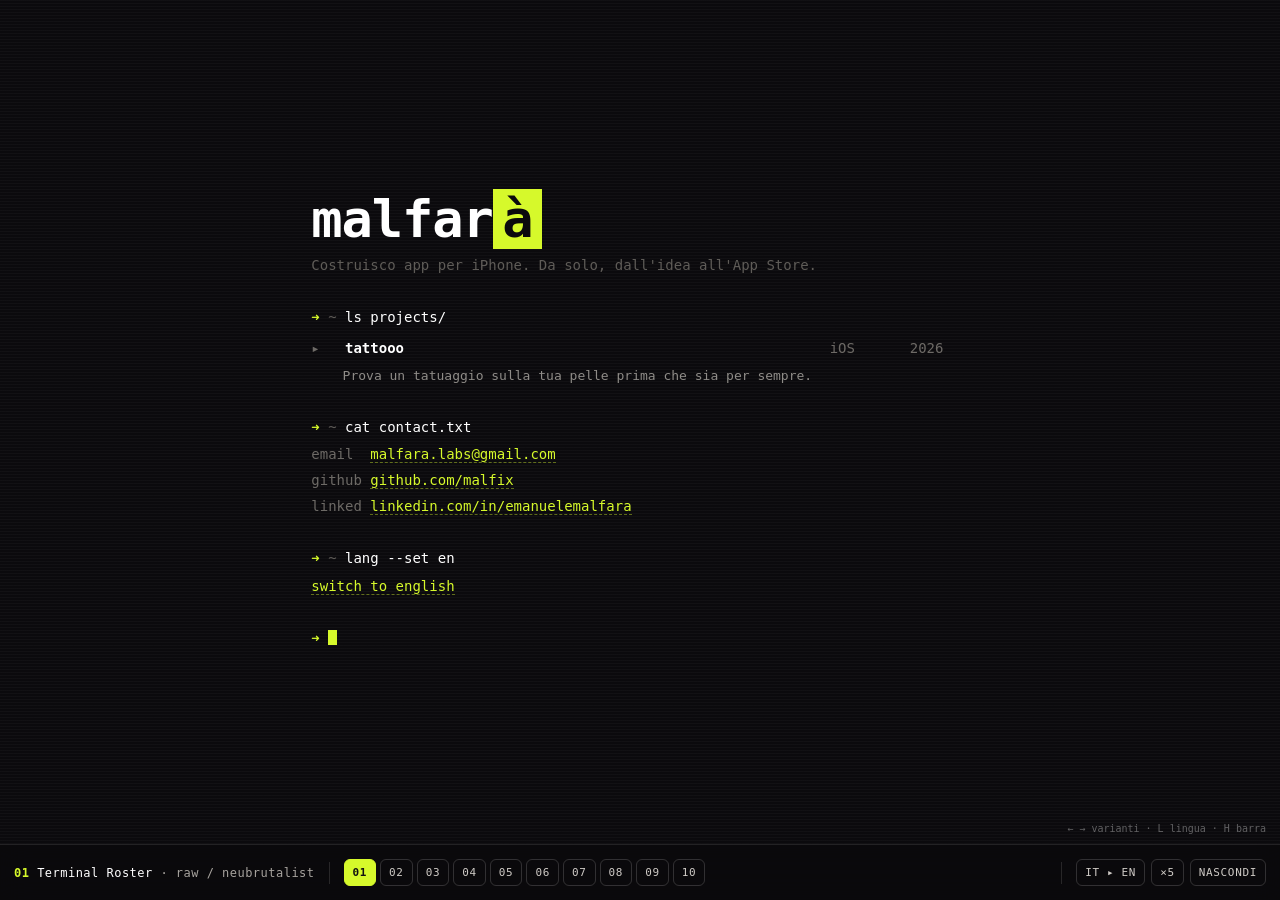
==== commit 2bc75902: "feat: rebuild the homepage as a terminal roster, add LinkedIn Promotes design direction 1 to index.h" ====
--- a/mockups.html
+++ b/mockups.html
@@ -113,7 +113,9 @@
   email:  "mailto:malfara.labs@gmail.com",
   emailL: "malfara.labs@gmail.com",
   github: "https://github.com/malfix",
-  githubL:"github.com/malfix"
+  githubL:"github.com/malfix",
+  linkedin:"https://www.linkedin.com/in/emanuelemalfara/",
+  linkedinL:"linkedin.com/in/emanuelemalfara"
 };
 
 const TATTOOO = {
@@ -263,6 +265,7 @@
     const c = el("div", { class:"tm-out" });
     c.append(el("div", null, [ el("span",{class:"tm-dim",text:"email  "}), el("a",{class:"tm-a",href:LINKS.email,text:LINKS.emailL}) ]));
     c.append(el("div", null, [ el("span",{class:"tm-dim",text:"github "}), el("a",{class:"tm-a",href:LINKS.github,target:"_blank",rel:"noopener",text:LINKS.githubL}) ]));
+    c.append(el("div", null, [ el("span",{class:"tm-dim",text:"linked "}), el("a",{class:"tm-a",href:LINKS.linkedin,target:"_blank",rel:"noopener",text:LINKS.linkedinL}) ]));
     w.append(c);
 
     w.append(line("~ ", `lang --set ${state.lang === "it" ? "en" : "it"}`));
@@ -396,7 +399,8 @@
 
     w.append(el("div", { class:"fs-foot" }, [
       el("a", { class:"fs-chip", href:LINKS.email, text:LINKS.emailL }),
-      el("a", { class:"fs-chip", href:LINKS.github, target:"_blank", rel:"noopener", text:LINKS.githubL })
+      el("a", { class:"fs-chip", href:LINKS.github, target:"_blank", rel:"noopener", text:LINKS.githubL }),
+      el("a", { class:"fs-chip", href:LINKS.linkedin, target:"_blank", rel:"noopener", text:LINKS.linkedinL })
     ]));
   }
 };
@@ -493,7 +497,8 @@
       el("p", { style:"margin:6px 0 0", text:t(COPY.role) }),
       el("p", { class:"k", style:"margin-top:12px", text:t(COPY.contact) }),
       el("p", { style:"margin:2px 0 0" }, [ el("a", { href:LINKS.email, text:LINKS.emailL }) ]),
-      el("p", { style:"margin:2px 0 0" }, [ el("a", { href:LINKS.github, target:"_blank", rel:"noopener", text:LINKS.githubL }) ])
+      el("p", { style:"margin:2px 0 0" }, [ el("a", { href:LINKS.github, target:"_blank", rel:"noopener", text:LINKS.githubL }) ]),
+      el("p", { style:"margin:2px 0 0" }, [ el("a", { href:LINKS.linkedin, target:"_blank", rel:"noopener", text:LINKS.linkedinL }) ])
     ]});
 
     projects().forEach((p, i) => {
@@ -596,7 +601,8 @@
 
     w.append(el("div", { class:"ed-foot" }, [
       el("a", { href:LINKS.email, text:LINKS.emailL }),
-      el("a", { href:LINKS.github, target:"_blank", rel:"noopener", text:LINKS.githubL })
+      el("a", { href:LINKS.github, target:"_blank", rel:"noopener", text:LINKS.githubL }),
+      el("a", { href:LINKS.linkedin, target:"_blank", rel:"noopener", text:LINKS.linkedinL })
     ]));
   }
 };
@@ -700,6 +706,7 @@
     w.append(el("div", { class:"bd-foot" }, [
       el("a", { href:LINKS.email, text:LINKS.emailL }),
       el("a", { href:LINKS.github, target:"_blank", rel:"noopener", text:LINKS.githubL }),
+      el("a", { href:LINKS.linkedin, target:"_blank", rel:"noopener", text:LINKS.linkedinL }),
       el("button", { text:state.lang === "it" ? "ENGLISH" : "ITALIANO", onclick:toggleLang })
     ]));
   }
@@ -785,6 +792,7 @@
     wrap.append(el("div", { class:"mq-foot" }, [
       el("a", { href:LINKS.email, text:LINKS.emailL }),
       el("a", { href:LINKS.github, target:"_blank", rel:"noopener", text:LINKS.githubL }),
+      el("a", { href:LINKS.linkedin, target:"_blank", rel:"noopener", text:LINKS.linkedinL }),
       el("button", { text:state.lang === "it" ? "EN" : "IT", onclick:toggleLang })
     ]));
   }
@@ -854,6 +862,7 @@
     w.append(el("div", { class:"sp-foot" }, [
       el("a", { href:LINKS.email, text:LINKS.emailL }),
       el("a", { href:LINKS.github, target:"_blank", rel:"noopener", text:LINKS.githubL }),
+      el("a", { href:LINKS.linkedin, target:"_blank", rel:"noopener", text:LINKS.linkedinL }),
       el("button", { text:state.lang === "it" ? "English" : "Italiano", onclick:toggleLang })
     ]));
 
@@ -962,7 +971,8 @@
     wrap.append(el("div", { class:"st-nav" }, [ prev, dots, next, counter ]));
     wrap.append(el("div", { class:"st-foot" }, [
       el("a", { href:LINKS.email, text:LINKS.emailL }),
-      el("a", { href:LINKS.github, target:"_blank", rel:"noopener", text:LINKS.githubL })
+      el("a", { href:LINKS.github, target:"_blank", rel:"noopener", text:LINKS.githubL }),
+      el("a", { href:LINKS.linkedin, target:"_blank", rel:"noopener", text:LINKS.linkedinL })
     ]));
 
     let idx = 0, drag = 0, dragging = false, startX = 0;
@@ -1079,7 +1089,8 @@
     w.append(el("div", { class:"ik-foot" }, [
       el("span", { text:t(COPY.move) + " →" }),
       el("a", { href:LINKS.email, text:LINKS.emailL }),
-      el("a", { href:LINKS.github, target:"_blank", rel:"noopener", text:LINKS.githubL })
+      el("a", { href:LINKS.github, target:"_blank", rel:"noopener", text:LINKS.githubL }),
+      el("a", { href:LINKS.linkedin, target:"_blank", rel:"noopener", text:LINKS.linkedinL })
     ]));
 
     if (!gl) return;
@@ -1318,7 +1329,8 @@
 
     w.append(el("div", { class:"sk-foot" }, [
       el("a", { href:LINKS.email, text:LINKS.emailL }),
-      el("a", { href:LINKS.github, target:"_blank", rel:"noopener", text:LINKS.githubL })
+      el("a", { href:LINKS.github, target:"_blank", rel:"noopener", text:LINKS.githubL }),
+      el("a", { href:LINKS.linkedin, target:"_blank", rel:"noopener", text:LINKS.linkedinL })
     ]));
 
     let W = 0, H = 0, dpr = 1;
